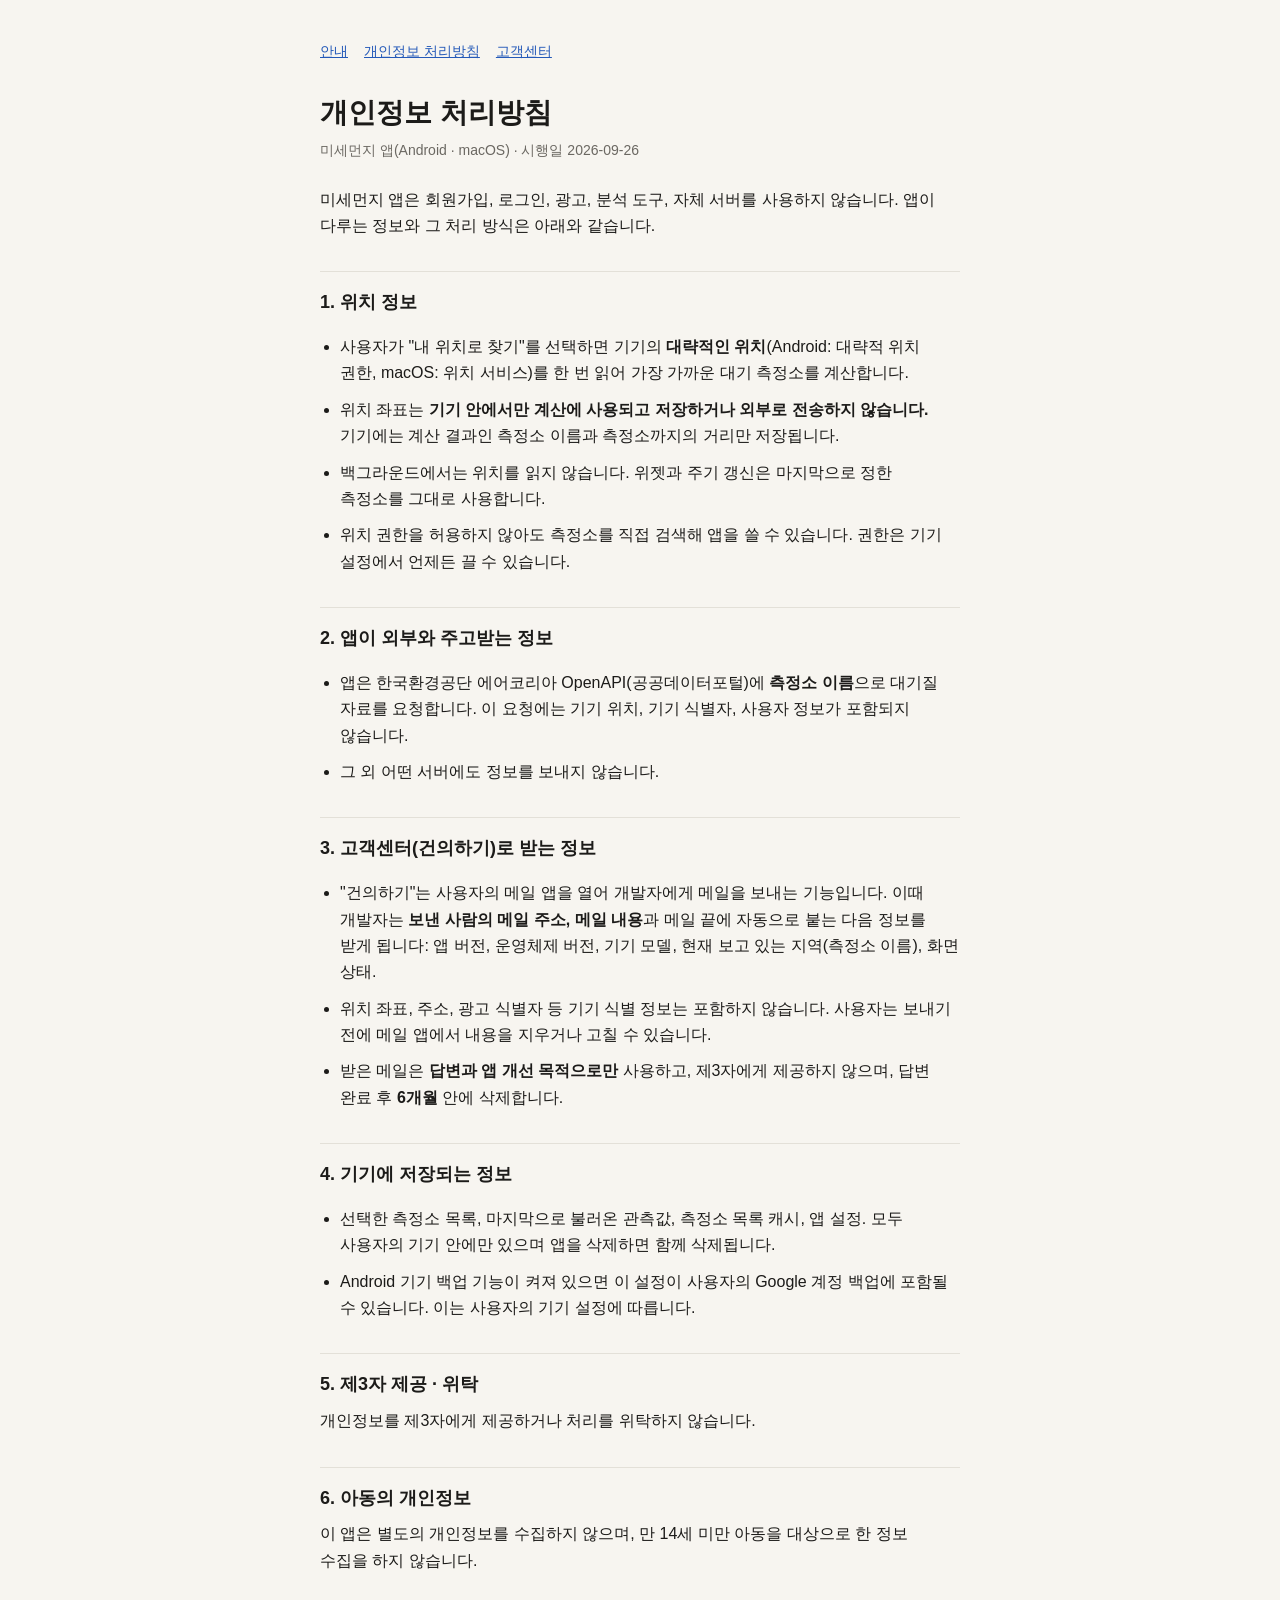
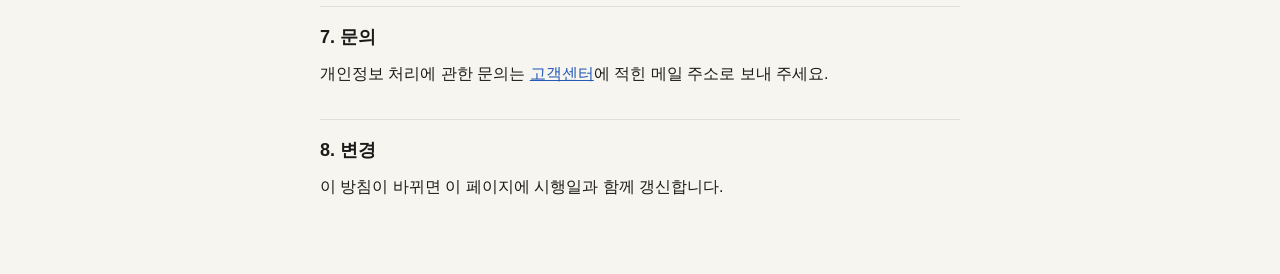
==== privacy.html @ 83dfadbb "개인정보 처리방침·고객센터 정적 페이지 Co-Authored-By: Claude Fable 5.1 <noreply@anthropic.com>" ====
<!doctype html><html lang="ko"><head><meta charset="utf-8"><meta name="viewport" content="width=device-width,initial-scale=1"><title>개인정보 처리방침</title><link rel="stylesheet" href="style.css"></head><body><main>
<nav><a href="./">안내</a><a href="privacy.html">개인정보 처리방침</a><a href="support.html">고객센터</a></nav>
<h1>개인정보 처리방침</h1>
<p class="meta">미세먼지 앱(Android · macOS) · 시행일 2026-09-26</p>
<p>미세먼지 앱은 회원가입, 로그인, 광고, 분석 도구, 자체 서버를 사용하지 않습니다. 앱이 다루는 정보와 그 처리 방식은 아래와 같습니다.</p>

<h2>1. 위치 정보</h2>
<ul>
<li>사용자가 "내 위치로 찾기"를 선택하면 기기의 <strong>대략적인 위치</strong>(Android: 대략적 위치 권한, macOS: 위치 서비스)를 한 번 읽어 가장 가까운 대기 측정소를 계산합니다.</li>
<li>위치 좌표는 <strong>기기 안에서만 계산에 사용되고 저장하거나 외부로 전송하지 않습니다.</strong> 기기에는 계산 결과인 측정소 이름과 측정소까지의 거리만 저장됩니다.</li>
<li>백그라운드에서는 위치를 읽지 않습니다. 위젯과 주기 갱신은 마지막으로 정한 측정소를 그대로 사용합니다.</li>
<li>위치 권한을 허용하지 않아도 측정소를 직접 검색해 앱을 쓸 수 있습니다. 권한은 기기 설정에서 언제든 끌 수 있습니다.</li>
</ul>

<h2>2. 앱이 외부와 주고받는 정보</h2>
<ul>
<li>앱은 한국환경공단 에어코리아 OpenAPI(공공데이터포털)에 <strong>측정소 이름</strong>으로 대기질 자료를 요청합니다. 이 요청에는 기기 위치, 기기 식별자, 사용자 정보가 포함되지 않습니다.</li>
<li>그 외 어떤 서버에도 정보를 보내지 않습니다.</li>
</ul>

<h2>3. 고객센터(건의하기)로 받는 정보</h2>
<ul>
<li>"건의하기"는 사용자의 메일 앱을 열어 개발자에게 메일을 보내는 기능입니다. 이때 개발자는 <strong>보낸 사람의 메일 주소, 메일 내용</strong>과 메일 끝에 자동으로 붙는 다음 정보를 받게 됩니다: 앱 버전, 운영체제 버전, 기기 모델, 현재 보고 있는 지역(측정소 이름), 화면 상태.</li>
<li>위치 좌표, 주소, 광고 식별자 등 기기 식별 정보는 포함하지 않습니다. 사용자는 보내기 전에 메일 앱에서 내용을 지우거나 고칠 수 있습니다.</li>
<li>받은 메일은 <strong>답변과 앱 개선 목적으로만</strong> 사용하고, 제3자에게 제공하지 않으며, 답변 완료 후 <strong>6개월</strong> 안에 삭제합니다.</li>
</ul>

<h2>4. 기기에 저장되는 정보</h2>
<ul>
<li>선택한 측정소 목록, 마지막으로 불러온 관측값, 측정소 목록 캐시, 앱 설정. 모두 사용자의 기기 안에만 있으며 앱을 삭제하면 함께 삭제됩니다.</li>
<li>Android 기기 백업 기능이 켜져 있으면 이 설정이 사용자의 Google 계정 백업에 포함될 수 있습니다. 이는 사용자의 기기 설정에 따릅니다.</li>
</ul>

<h2>5. 제3자 제공 · 위탁</h2>
<p>개인정보를 제3자에게 제공하거나 처리를 위탁하지 않습니다.</p>

<h2>6. 아동의 개인정보</h2>
<p>이 앱은 별도의 개인정보를 수집하지 않으며, 만 14세 미만 아동을 대상으로 한 정보 수집을 하지 않습니다.</p>

<h2>7. 문의</h2>
<p>개인정보 처리에 관한 문의는 <a href="support.html">고객센터</a>에 적힌 메일 주소로 보내 주세요.</p>

<h2>8. 변경</h2>
<p>이 방침이 바뀌면 이 페이지에 시행일과 함께 갱신합니다.</p>
</main></body></html>
---- style.css ----
:root{--paper:#F7F5F0;--ink:#1C1B19;--muted:#6B6862;--hair:#E3E0D8;--accent:#2459B8}
@media (prefers-color-scheme:dark){:root{--paper:#141412;--ink:#ECEAE4;--muted:#9B978F;--hair:#2A2926;--accent:#5B8DE5}}
*{box-sizing:border-box}html,body{overflow-x:clip}
body{margin:0;background:var(--paper);color:var(--ink);font-family:Pretendard,-apple-system,"Apple SD Gothic Neo","Noto Sans KR",sans-serif;font-size:16px;line-height:1.65;word-break:keep-all;overflow-wrap:anywhere}
main{max-width:680px;margin:0 auto;padding:40px 20px 64px}
h1{font-size:28px;font-weight:700;margin:0 0 8px;line-height:1.3}
h2{font-size:18px;font-weight:600;margin:32px 0 8px;padding-top:16px;border-top:1px solid var(--hair)}
p,li{margin:0 0 10px}ul{padding-left:20px}
.meta{color:var(--muted);font-size:14px;margin-bottom:24px}
nav{display:flex;gap:16px;margin-bottom:32px;font-size:14px}
a{color:var(--accent)}
.note{color:var(--muted);font-size:14px}
table{border-collapse:collapse;width:100%;font-size:15px}td,th{text-align:left;padding:8px 0;border-bottom:1px solid var(--hair);vertical-align:top}th{color:var(--muted);font-weight:500;width:120px}
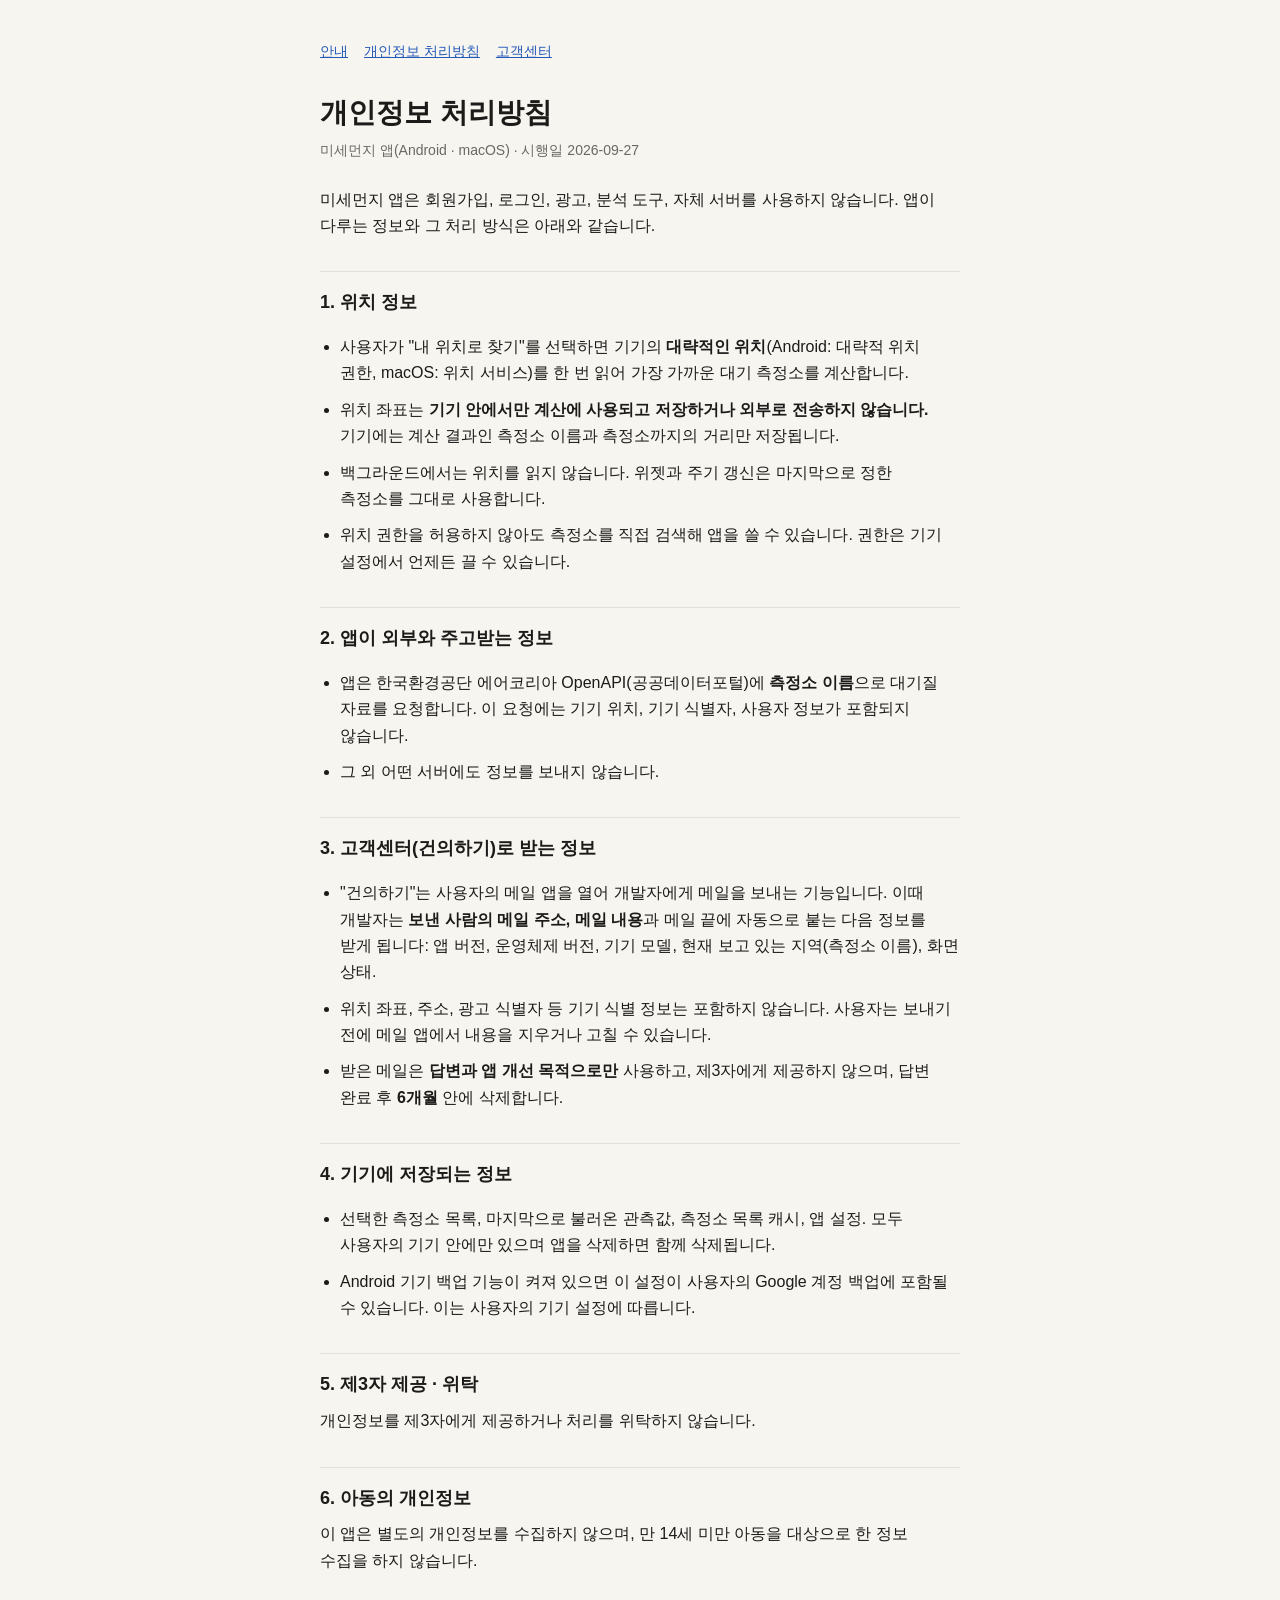
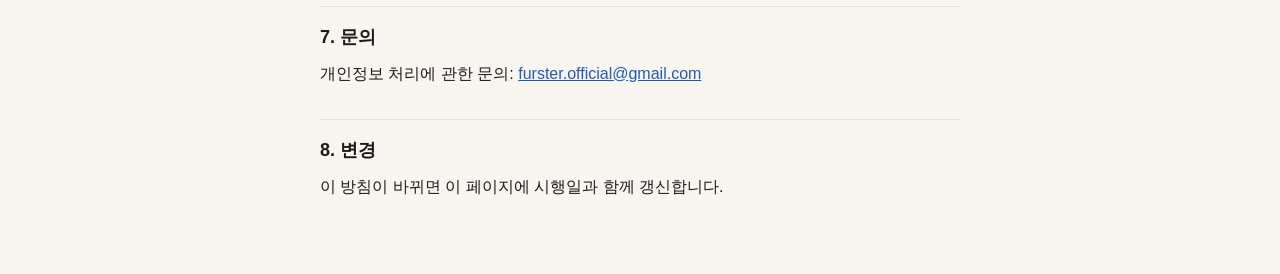
==== commit 29ebc52c: "문의 메일 주소 반영 Co-Authored-By: Claude Fable 5.1 <noreply@anthropic.com>" ====
--- a/privacy.html
+++ b/privacy.html
@@ -1,7 +1,7 @@
 <!doctype html><html lang="ko"><head><meta charset="utf-8"><meta name="viewport" content="width=device-width,initial-scale=1"><title>개인정보 처리방침</title><link rel="stylesheet" href="style.css"></head><body><main>
 <nav><a href="./">안내</a><a href="privacy.html">개인정보 처리방침</a><a href="support.html">고객센터</a></nav>
 <h1>개인정보 처리방침</h1>
-<p class="meta">미세먼지 앱(Android · macOS) · 시행일 2026-09-26</p>
+<p class="meta">미세먼지 앱(Android · macOS) · 시행일 2026-09-27</p>
 <p>미세먼지 앱은 회원가입, 로그인, 광고, 분석 도구, 자체 서버를 사용하지 않습니다. 앱이 다루는 정보와 그 처리 방식은 아래와 같습니다.</p>
 
 <h2>1. 위치 정보</h2>
@@ -38,7 +38,7 @@
 <p>이 앱은 별도의 개인정보를 수집하지 않으며, 만 14세 미만 아동을 대상으로 한 정보 수집을 하지 않습니다.</p>
 
 <h2>7. 문의</h2>
-<p>개인정보 처리에 관한 문의는 <a href="support.html">고객센터</a>에 적힌 메일 주소로 보내 주세요.</p>
+<p>개인정보 처리에 관한 문의: <a href="mailto:furster.official@gmail.com">furster.official@gmail.com</a></p>
 
 <h2>8. 변경</h2>
 <p>이 방침이 바뀌면 이 페이지에 시행일과 함께 갱신합니다.</p>
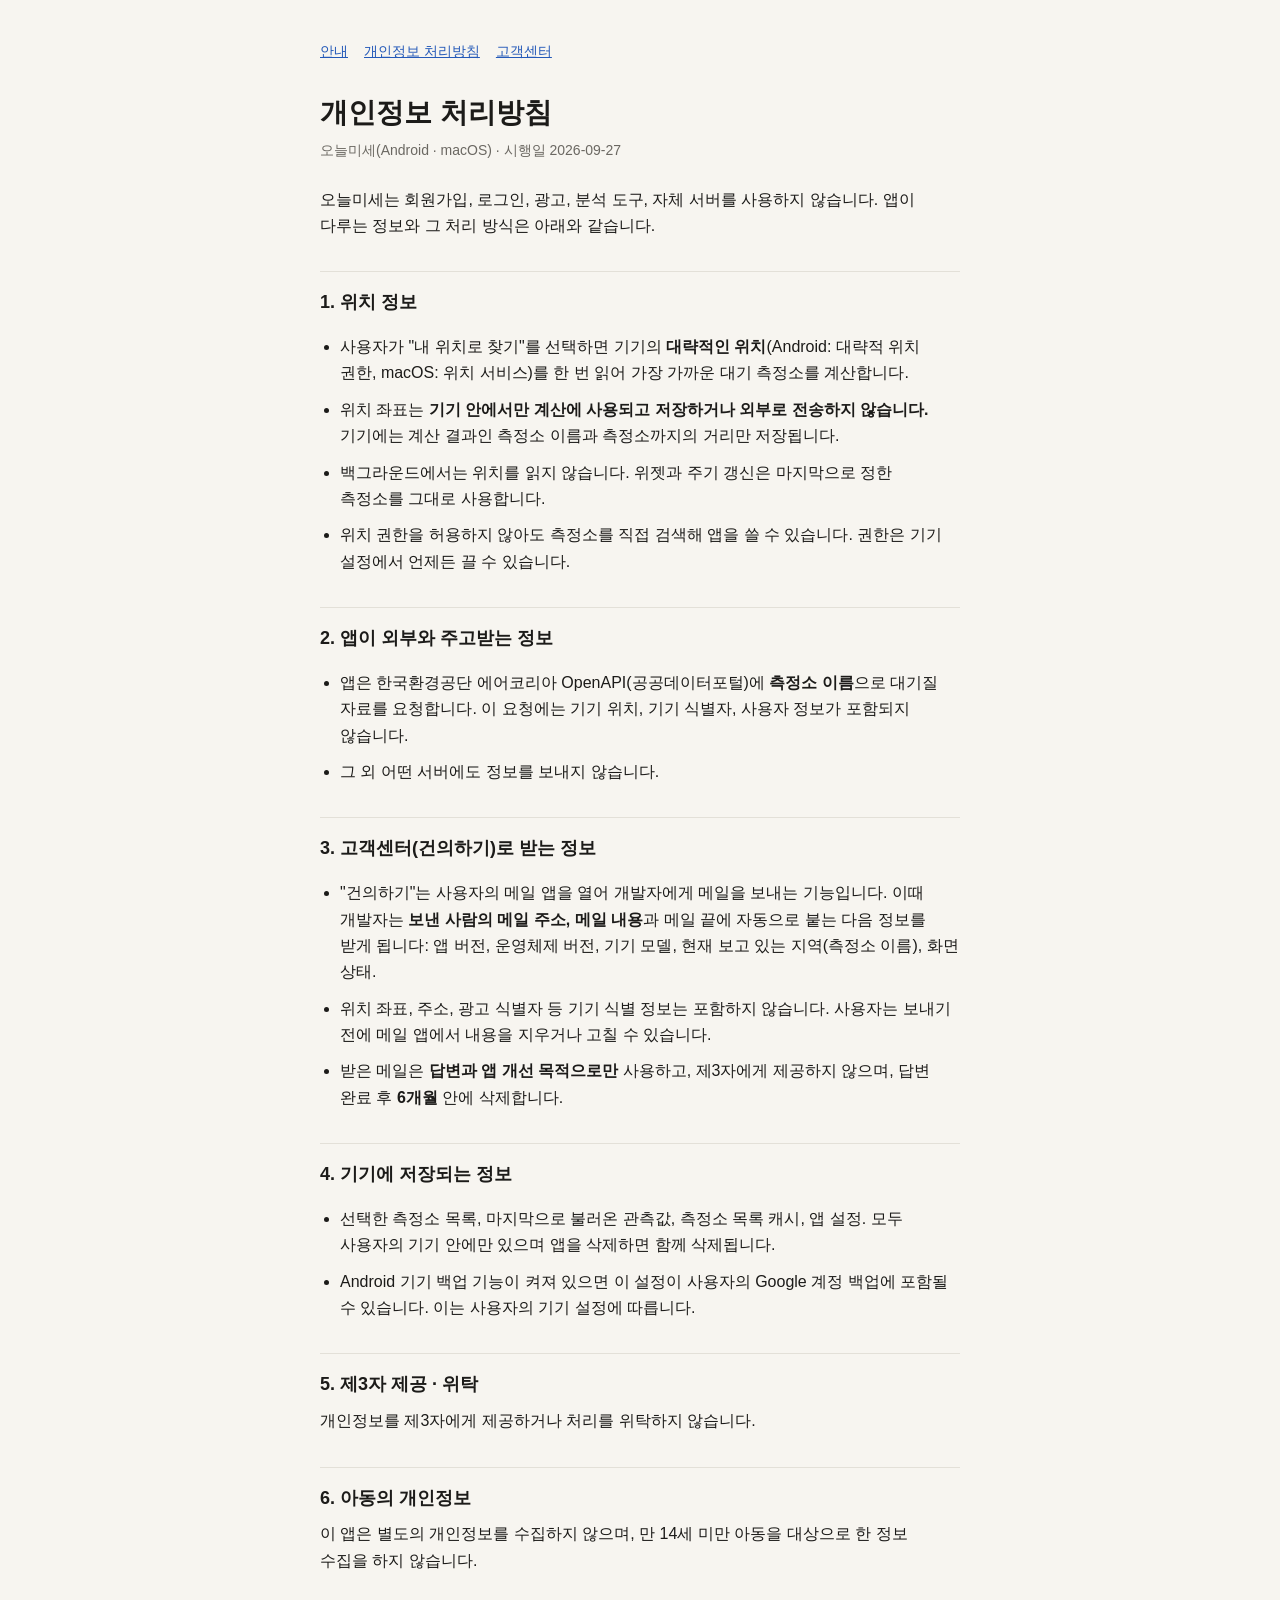
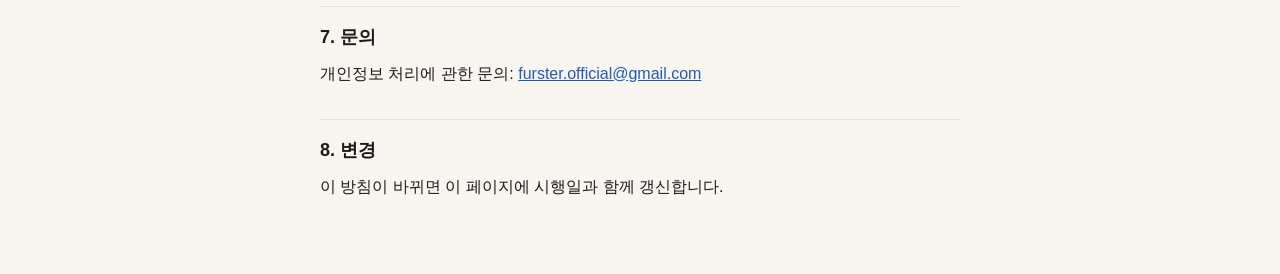
==== commit 817a6d33: "앱 이름 오늘미세 반영 Co-Authored-By: Claude Fable 5.1 <noreply@anthropic.com>" ====
--- a/privacy.html
+++ b/privacy.html
@@ -1,8 +1,8 @@
 <!doctype html><html lang="ko"><head><meta charset="utf-8"><meta name="viewport" content="width=device-width,initial-scale=1"><title>개인정보 처리방침</title><link rel="stylesheet" href="style.css"></head><body><main>
 <nav><a href="./">안내</a><a href="privacy.html">개인정보 처리방침</a><a href="support.html">고객센터</a></nav>
 <h1>개인정보 처리방침</h1>
-<p class="meta">미세먼지 앱(Android · macOS) · 시행일 2026-09-27</p>
-<p>미세먼지 앱은 회원가입, 로그인, 광고, 분석 도구, 자체 서버를 사용하지 않습니다. 앱이 다루는 정보와 그 처리 방식은 아래와 같습니다.</p>
+<p class="meta">오늘미세(Android · macOS) · 시행일 2026-09-27</p>
+<p>오늘미세는 회원가입, 로그인, 광고, 분석 도구, 자체 서버를 사용하지 않습니다. 앱이 다루는 정보와 그 처리 방식은 아래와 같습니다.</p>
 
 <h2>1. 위치 정보</h2>
 <ul>
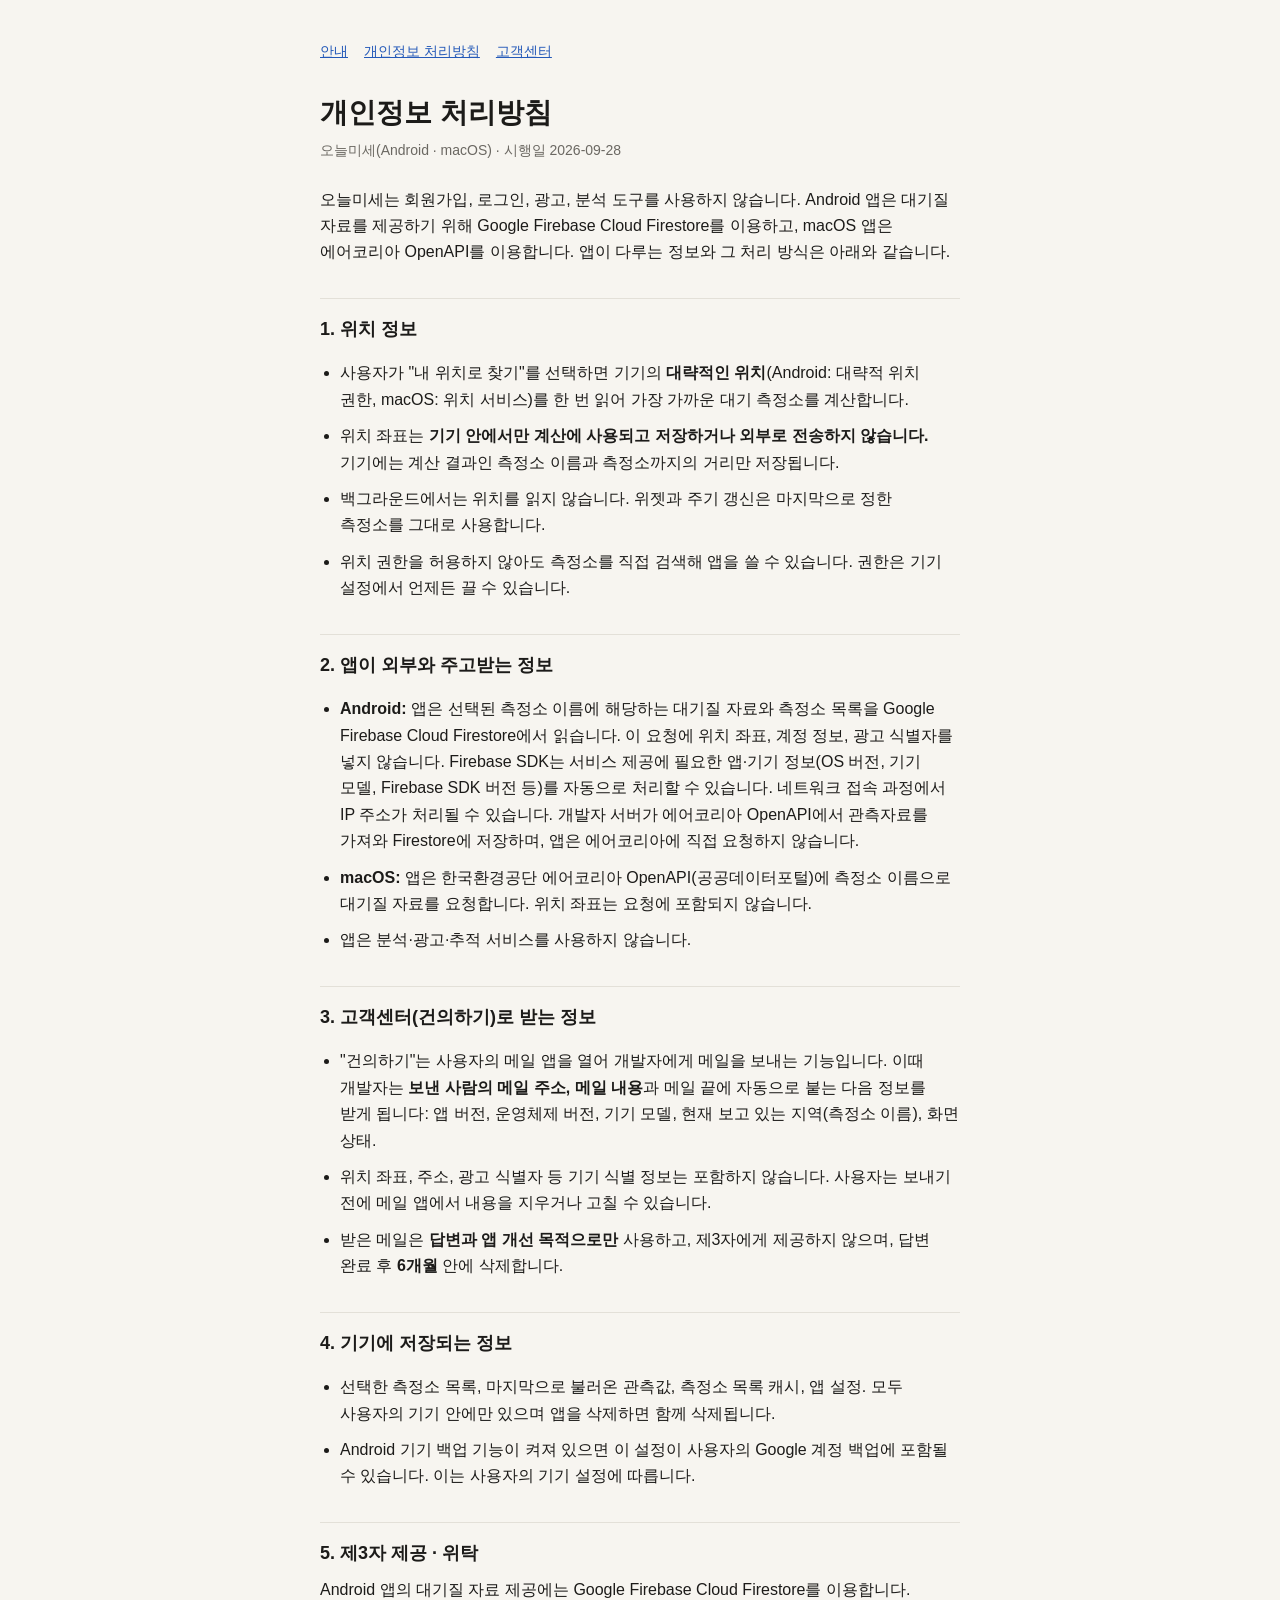
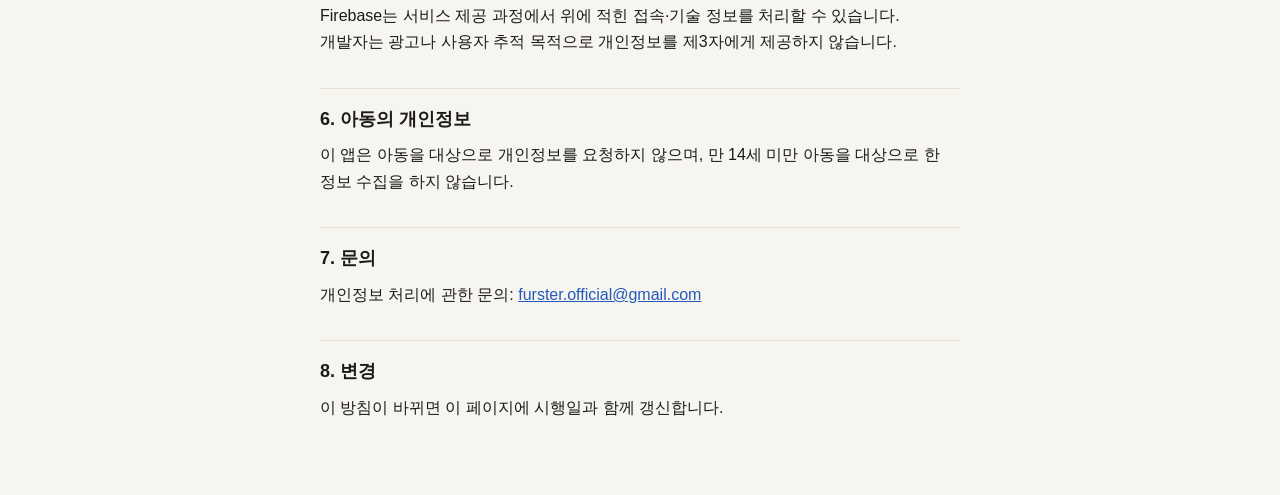
==== commit 95bb4bbb: "Update privacy policy for Android Firestore reads" ====
--- a/privacy.html
+++ b/privacy.html
@@ -1,8 +1,8 @@
 <!doctype html><html lang="ko"><head><meta charset="utf-8"><meta name="viewport" content="width=device-width,initial-scale=1"><title>개인정보 처리방침</title><link rel="stylesheet" href="style.css"></head><body><main>
 <nav><a href="./">안내</a><a href="privacy.html">개인정보 처리방침</a><a href="support.html">고객센터</a></nav>
 <h1>개인정보 처리방침</h1>
-<p class="meta">오늘미세(Android · macOS) · 시행일 2026-09-27</p>
-<p>오늘미세는 회원가입, 로그인, 광고, 분석 도구, 자체 서버를 사용하지 않습니다. 앱이 다루는 정보와 그 처리 방식은 아래와 같습니다.</p>
+<p class="meta">오늘미세(Android · macOS) · 시행일 2026-09-28</p>
+<p>오늘미세는 회원가입, 로그인, 광고, 분석 도구를 사용하지 않습니다. Android 앱은 대기질 자료를 제공하기 위해 Google Firebase Cloud Firestore를 이용하고, macOS 앱은 에어코리아 OpenAPI를 이용합니다. 앱이 다루는 정보와 그 처리 방식은 아래와 같습니다.</p>
 
 <h2>1. 위치 정보</h2>
 <ul>
@@ -14,8 +14,9 @@
 
 <h2>2. 앱이 외부와 주고받는 정보</h2>
 <ul>
-<li>앱은 한국환경공단 에어코리아 OpenAPI(공공데이터포털)에 <strong>측정소 이름</strong>으로 대기질 자료를 요청합니다. 이 요청에는 기기 위치, 기기 식별자, 사용자 정보가 포함되지 않습니다.</li>
-<li>그 외 어떤 서버에도 정보를 보내지 않습니다.</li>
+<li><strong>Android:</strong> 앱은 선택된 측정소 이름에 해당하는 대기질 자료와 측정소 목록을 Google Firebase Cloud Firestore에서 읽습니다. 이 요청에 위치 좌표, 계정 정보, 광고 식별자를 넣지 않습니다. Firebase SDK는 서비스 제공에 필요한 앱·기기 정보(OS 버전, 기기 모델, Firebase SDK 버전 등)를 자동으로 처리할 수 있습니다. 네트워크 접속 과정에서 IP 주소가 처리될 수 있습니다. 개발자 서버가 에어코리아 OpenAPI에서 관측자료를 가져와 Firestore에 저장하며, 앱은 에어코리아에 직접 요청하지 않습니다.</li>
+<li><strong>macOS:</strong> 앱은 한국환경공단 에어코리아 OpenAPI(공공데이터포털)에 측정소 이름으로 대기질 자료를 요청합니다. 위치 좌표는 요청에 포함되지 않습니다.</li>
+<li>앱은 분석·광고·추적 서비스를 사용하지 않습니다.</li>
 </ul>
 
 <h2>3. 고객센터(건의하기)로 받는 정보</h2>
@@ -32,10 +33,10 @@
 </ul>
 
 <h2>5. 제3자 제공 · 위탁</h2>
-<p>개인정보를 제3자에게 제공하거나 처리를 위탁하지 않습니다.</p>
+<p>Android 앱의 대기질 자료 제공에는 Google Firebase Cloud Firestore를 이용합니다. Firebase는 서비스 제공 과정에서 위에 적힌 접속·기술 정보를 처리할 수 있습니다. 개발자는 광고나 사용자 추적 목적으로 개인정보를 제3자에게 제공하지 않습니다.</p>
 
 <h2>6. 아동의 개인정보</h2>
-<p>이 앱은 별도의 개인정보를 수집하지 않으며, 만 14세 미만 아동을 대상으로 한 정보 수집을 하지 않습니다.</p>
+<p>이 앱은 아동을 대상으로 개인정보를 요청하지 않으며, 만 14세 미만 아동을 대상으로 한 정보 수집을 하지 않습니다.</p>
 
 <h2>7. 문의</h2>
 <p>개인정보 처리에 관한 문의: <a href="mailto:furster.official@gmail.com">furster.official@gmail.com</a></p>
